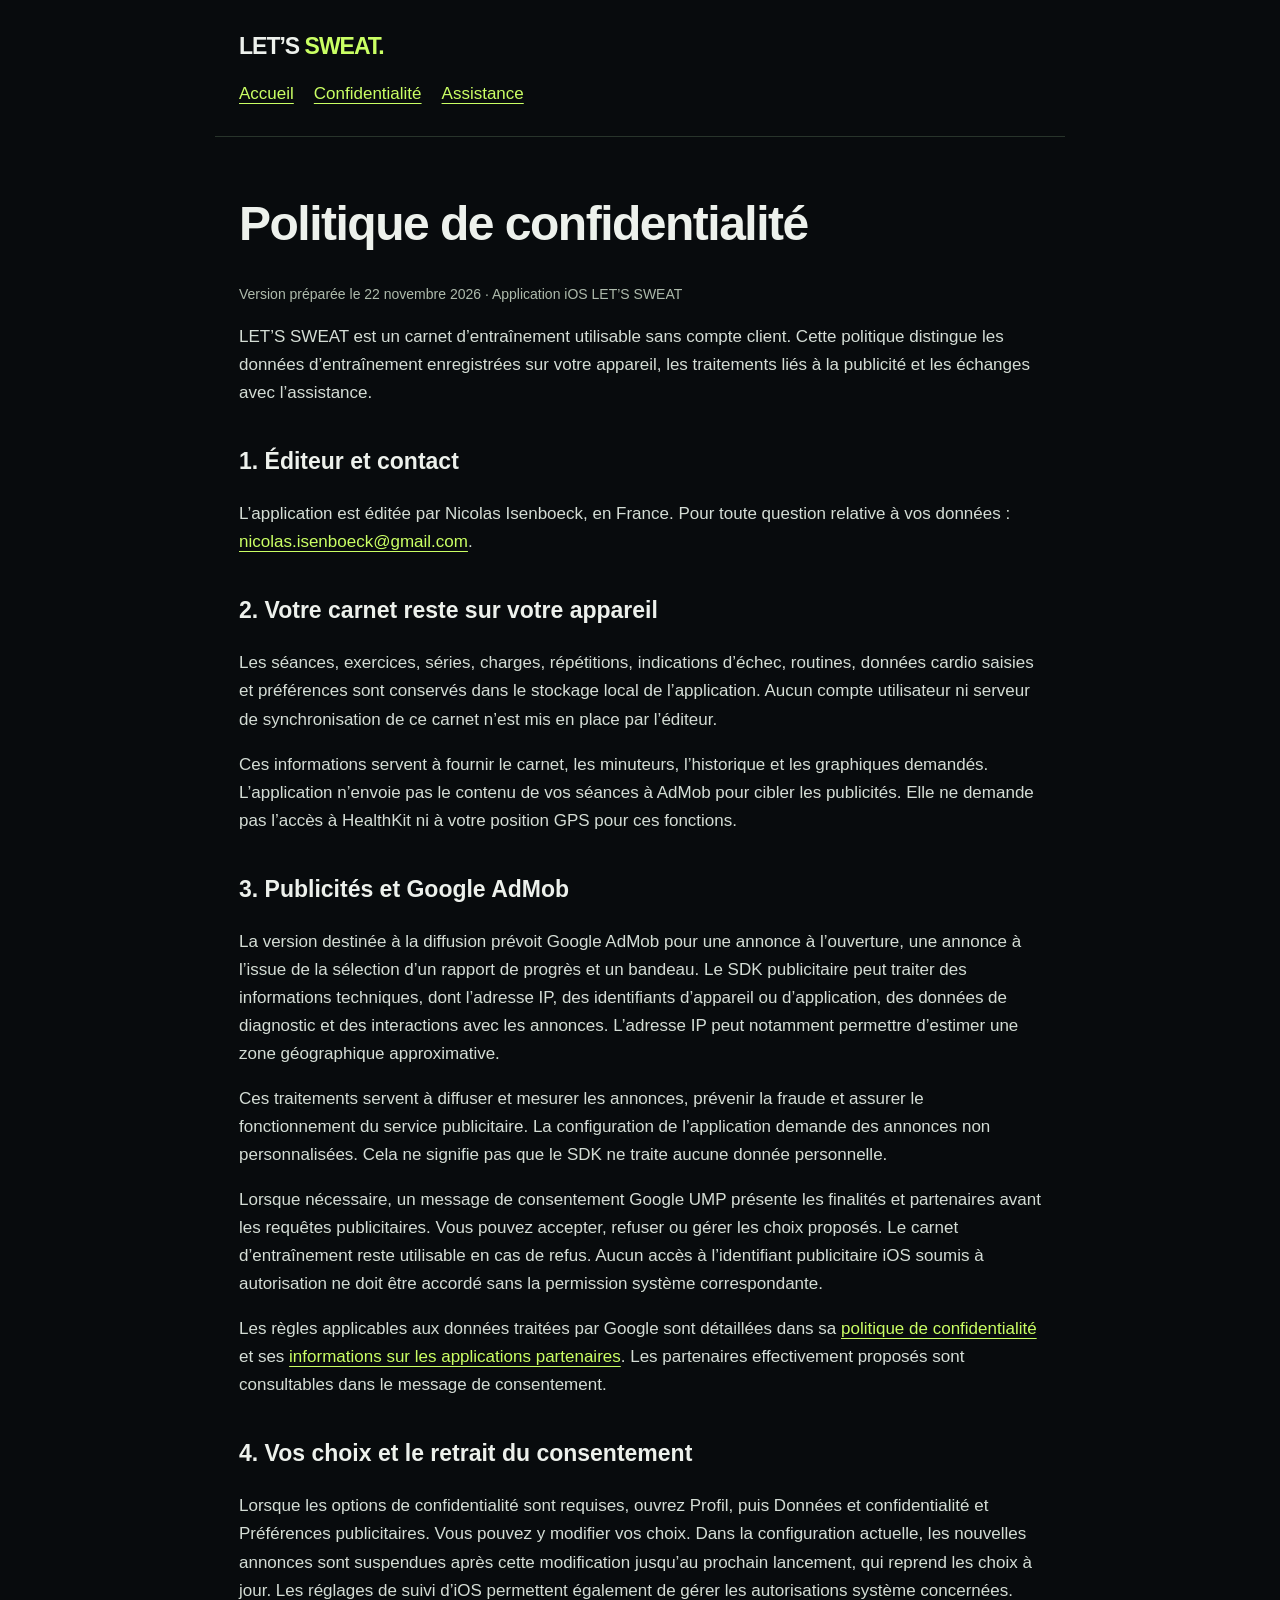
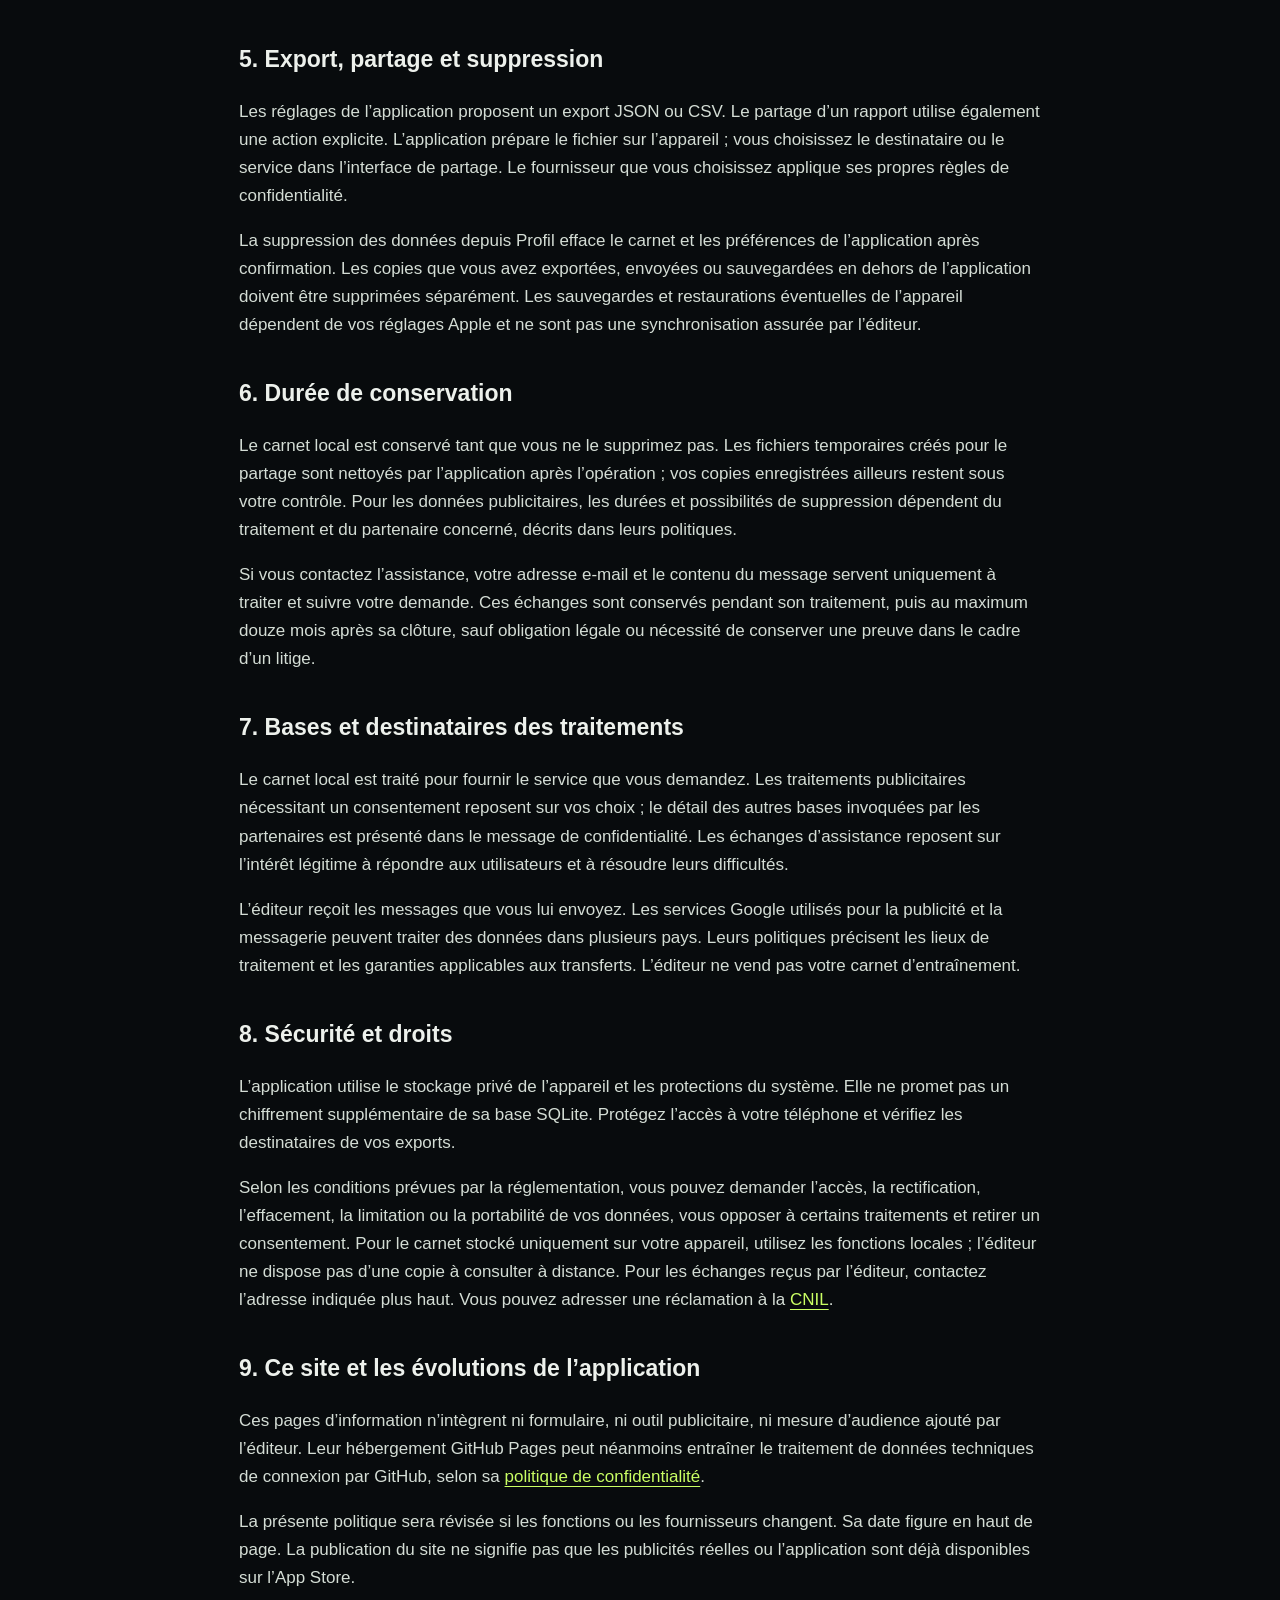
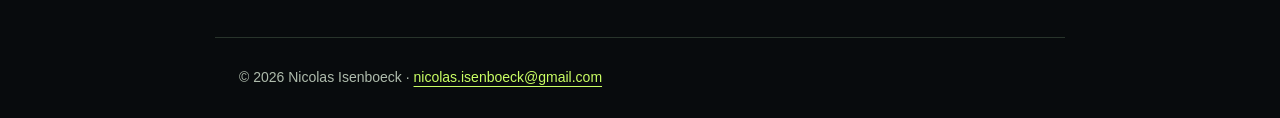
==== privacy.html @ 076c1ecd "Publish LET'S SWEAT privacy and support pages" ====
<!doctype html><html lang="fr"><head><meta charset="utf-8"><meta name="viewport" content="width=device-width,initial-scale=1"><meta name="robots" content="noindex"><meta name="description" content="Confidentialité et assistance de l’application LET’S SWEAT."><title>LET’S SWEAT — Politique de confidentialité</title><link rel="stylesheet" href="style.css"></head><body><header><strong class="logo">LET’S <span class="lime">SWEAT.</span></strong><nav aria-label="Navigation"><a href="index.html">Accueil</a><a href="privacy.html">Confidentialité</a><a href="support.html">Assistance</a></nav></header><main><h1>Politique de confidentialité</h1><p class="date">Version préparée le 22 novembre 2026 · Application iOS LET’S SWEAT</p>
<p>LET’S SWEAT est un carnet d’entraînement utilisable sans compte client. Cette politique distingue les données d’entraînement enregistrées sur votre appareil, les traitements liés à la publicité et les échanges avec l’assistance.</p>
<h2>1. Éditeur et contact</h2><p>L’application est éditée par Nicolas Isenboeck, en France. Pour toute question relative à vos données : <a href="mailto:nicolas.isenboeck@gmail.com">nicolas.isenboeck@gmail.com</a>.</p>
<h2>2. Votre carnet reste sur votre appareil</h2><p>Les séances, exercices, séries, charges, répétitions, indications d’échec, routines, données cardio saisies et préférences sont conservés dans le stockage local de l’application. Aucun compte utilisateur ni serveur de synchronisation de ce carnet n’est mis en place par l’éditeur.</p><p>Ces informations servent à fournir le carnet, les minuteurs, l’historique et les graphiques demandés. L’application n’envoie pas le contenu de vos séances à AdMob pour cibler les publicités. Elle ne demande pas l’accès à HealthKit ni à votre position GPS pour ces fonctions.</p>
<h2>3. Publicités et Google AdMob</h2><p>La version destinée à la diffusion prévoit Google AdMob pour une annonce à l’ouverture, une annonce à l’issue de la sélection d’un rapport de progrès et un bandeau. Le SDK publicitaire peut traiter des informations techniques, dont l’adresse IP, des identifiants d’appareil ou d’application, des données de diagnostic et des interactions avec les annonces. L’adresse IP peut notamment permettre d’estimer une zone géographique approximative.</p><p>Ces traitements servent à diffuser et mesurer les annonces, prévenir la fraude et assurer le fonctionnement du service publicitaire. La configuration de l’application demande des annonces non personnalisées. Cela ne signifie pas que le SDK ne traite aucune donnée personnelle.</p><p>Lorsque nécessaire, un message de consentement Google UMP présente les finalités et partenaires avant les requêtes publicitaires. Vous pouvez accepter, refuser ou gérer les choix proposés. Le carnet d’entraînement reste utilisable en cas de refus. Aucun accès à l’identifiant publicitaire iOS soumis à autorisation ne doit être accordé sans la permission système correspondante.</p><p>Les règles applicables aux données traitées par Google sont détaillées dans sa <a href="https://policies.google.com/privacy?hl=fr">politique de confidentialité</a> et ses <a href="https://policies.google.com/technologies/partner-sites?hl=fr">informations sur les applications partenaires</a>. Les partenaires effectivement proposés sont consultables dans le message de consentement.</p>
<h2>4. Vos choix et le retrait du consentement</h2><p>Lorsque les options de confidentialité sont requises, ouvrez Profil, puis Données et confidentialité et Préférences publicitaires. Vous pouvez y modifier vos choix. Dans la configuration actuelle, les nouvelles annonces sont suspendues après cette modification jusqu’au prochain lancement, qui reprend les choix à jour. Les réglages de suivi d’iOS permettent également de gérer les autorisations système concernées.</p>
<h2>5. Export, partage et suppression</h2><p>Les réglages de l’application proposent un export JSON ou CSV. Le partage d’un rapport utilise également une action explicite. L’application prépare le fichier sur l’appareil ; vous choisissez le destinataire ou le service dans l’interface de partage. Le fournisseur que vous choisissez applique ses propres règles de confidentialité.</p><p>La suppression des données depuis Profil efface le carnet et les préférences de l’application après confirmation. Les copies que vous avez exportées, envoyées ou sauvegardées en dehors de l’application doivent être supprimées séparément. Les sauvegardes et restaurations éventuelles de l’appareil dépendent de vos réglages Apple et ne sont pas une synchronisation assurée par l’éditeur.</p>
<h2>6. Durée de conservation</h2><p>Le carnet local est conservé tant que vous ne le supprimez pas. Les fichiers temporaires créés pour le partage sont nettoyés par l’application après l’opération ; vos copies enregistrées ailleurs restent sous votre contrôle. Pour les données publicitaires, les durées et possibilités de suppression dépendent du traitement et du partenaire concerné, décrits dans leurs politiques.</p><p>Si vous contactez l’assistance, votre adresse e-mail et le contenu du message servent uniquement à traiter et suivre votre demande. Ces échanges sont conservés pendant son traitement, puis au maximum douze mois après sa clôture, sauf obligation légale ou nécessité de conserver une preuve dans le cadre d’un litige.</p>
<h2>7. Bases et destinataires des traitements</h2><p>Le carnet local est traité pour fournir le service que vous demandez. Les traitements publicitaires nécessitant un consentement reposent sur vos choix ; le détail des autres bases invoquées par les partenaires est présenté dans le message de confidentialité. Les échanges d’assistance reposent sur l’intérêt légitime à répondre aux utilisateurs et à résoudre leurs difficultés.</p><p>L’éditeur reçoit les messages que vous lui envoyez. Les services Google utilisés pour la publicité et la messagerie peuvent traiter des données dans plusieurs pays. Leurs politiques précisent les lieux de traitement et les garanties applicables aux transferts. L’éditeur ne vend pas votre carnet d’entraînement.</p>
<h2>8. Sécurité et droits</h2><p>L’application utilise le stockage privé de l’appareil et les protections du système. Elle ne promet pas un chiffrement supplémentaire de sa base SQLite. Protégez l’accès à votre téléphone et vérifiez les destinataires de vos exports.</p><p>Selon les conditions prévues par la réglementation, vous pouvez demander l’accès, la rectification, l’effacement, la limitation ou la portabilité de vos données, vous opposer à certains traitements et retirer un consentement. Pour le carnet stocké uniquement sur votre appareil, utilisez les fonctions locales ; l’éditeur ne dispose pas d’une copie à consulter à distance. Pour les échanges reçus par l’éditeur, contactez l’adresse indiquée plus haut. Vous pouvez adresser une réclamation à la <a href="https://www.cnil.fr/fr/plaintes">CNIL</a>.</p>
<h2>9. Ce site et les évolutions de l’application</h2><p>Ces pages d’information n’intègrent ni formulaire, ni outil publicitaire, ni mesure d’audience ajouté par l’éditeur. Leur hébergement GitHub Pages peut néanmoins entraîner le traitement de données techniques de connexion par GitHub, selon sa <a href="https://docs.github.com/en/site-policy/privacy-policies/github-general-privacy-statement">politique de confidentialité</a>.</p><p>La présente politique sera révisée si les fonctions ou les fournisseurs changent. Sa date figure en haut de page. La publication du site ne signifie pas que les publicités réelles ou l’application sont déjà disponibles sur l’App Store.</p></main><footer>© 2026 Nicolas Isenboeck · <a href="mailto:nicolas.isenboeck@gmail.com">nicolas.isenboeck@gmail.com</a></footer></body></html>
---- style.css ----
*{box-sizing:border-box}html{color-scheme:dark}body{margin:0;background:#080b0d;color:#edf1ec;font:17px/1.65 -apple-system,BlinkMacSystemFont,"Segoe UI",sans-serif}header,main,footer{max-width:850px;margin:auto;padding:28px 24px}header{border-bottom:1px solid #28342b}strong.logo{font-size:23px;letter-spacing:-1px}.lime,a{color:#caff64}nav{display:flex;gap:20px;flex-wrap:wrap;margin-top:14px}a{text-underline-offset:4px}a:focus-visible{outline:3px solid #caff64;outline-offset:5px}h1{font-size:clamp(32px,6vw,48px);line-height:1.12;letter-spacing:-1.5px}h2{font-size:23px;margin-top:36px}p,li{color:#d4ddd5}.draft{padding:12px 18px;border:1px solid #65763d;border-radius:14px;background:#172015;font-size:14px}.date,footer{font-size:14px;color:#aebbac}section{scroll-margin-top:20px}footer{border-top:1px solid #28342b}li{margin-bottom:8px}.card{background:#111714;border:1px solid #2c3930;padding:22px;border-radius:22px;margin:20px 0}code{overflow-wrap:anywhere}@media(max-width:450px){header,main,footer{padding:22px 18px}nav{gap:14px}body{font-size:16px}}
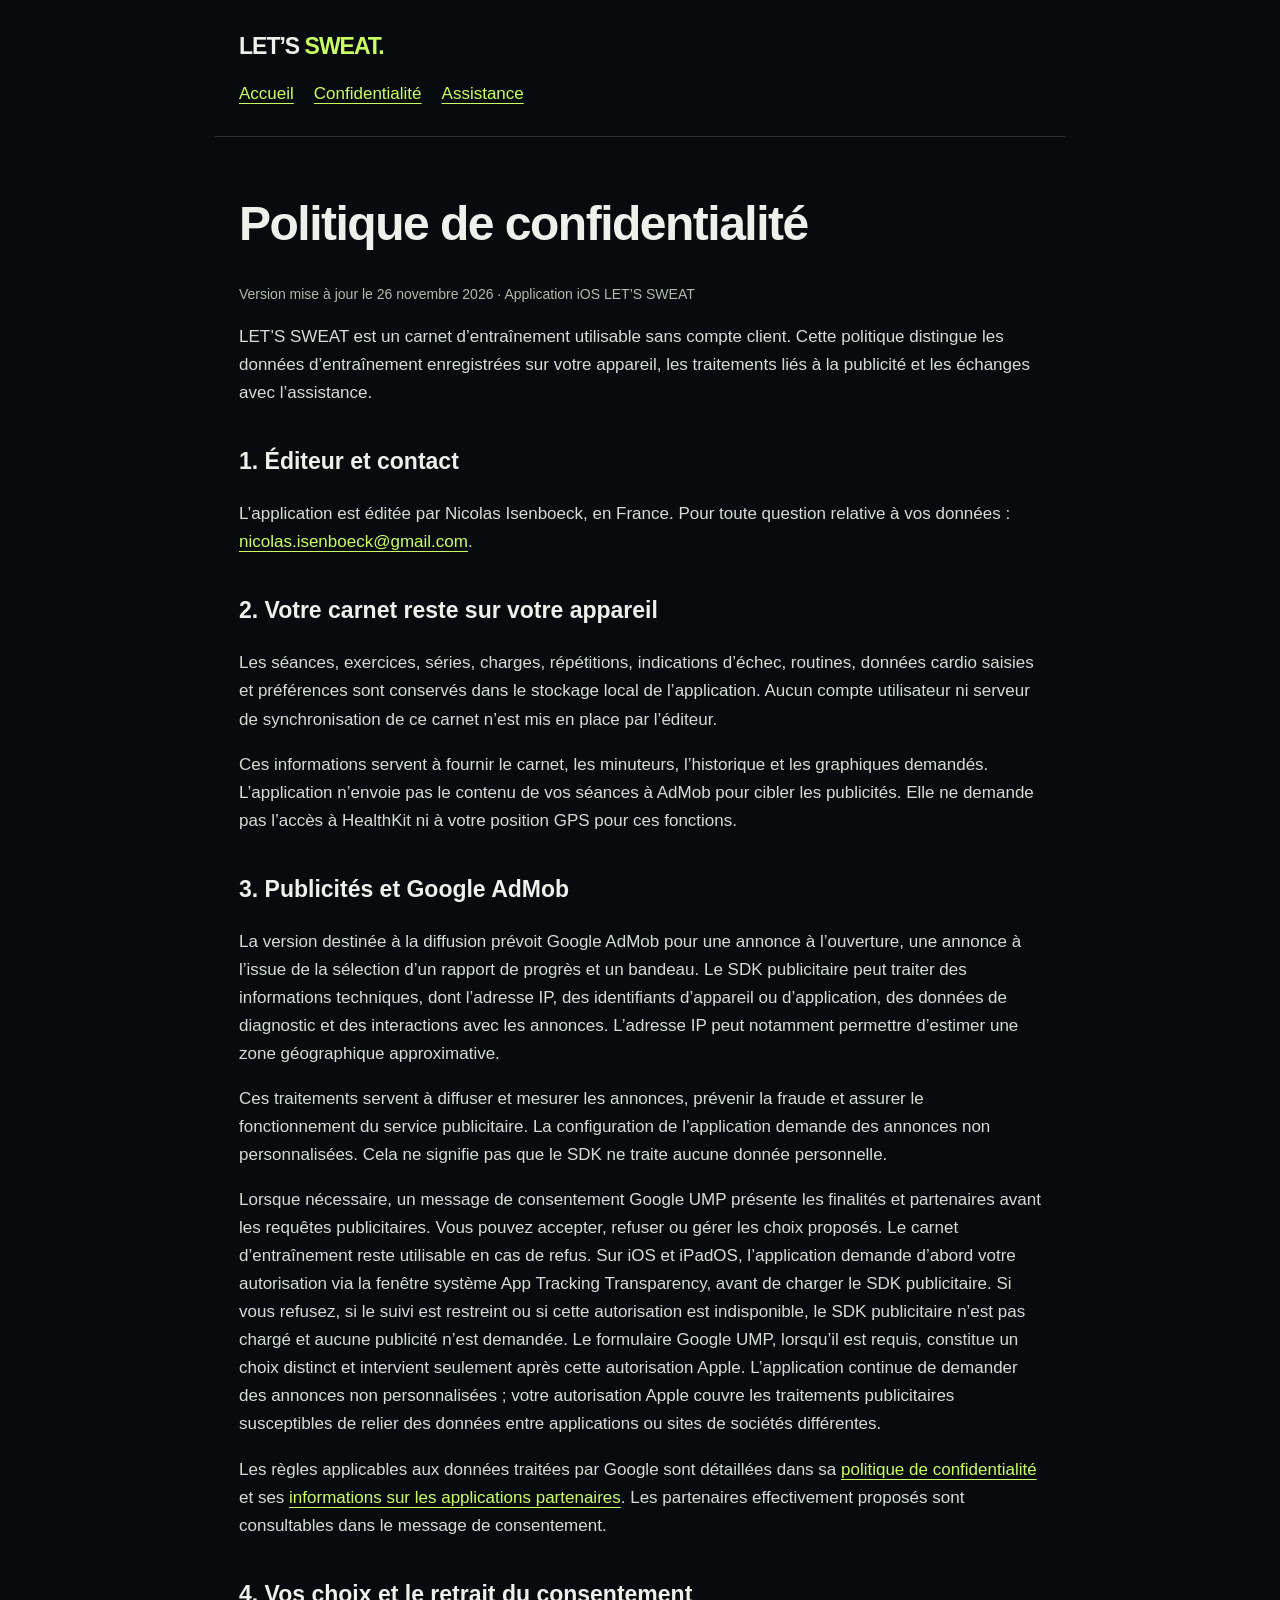
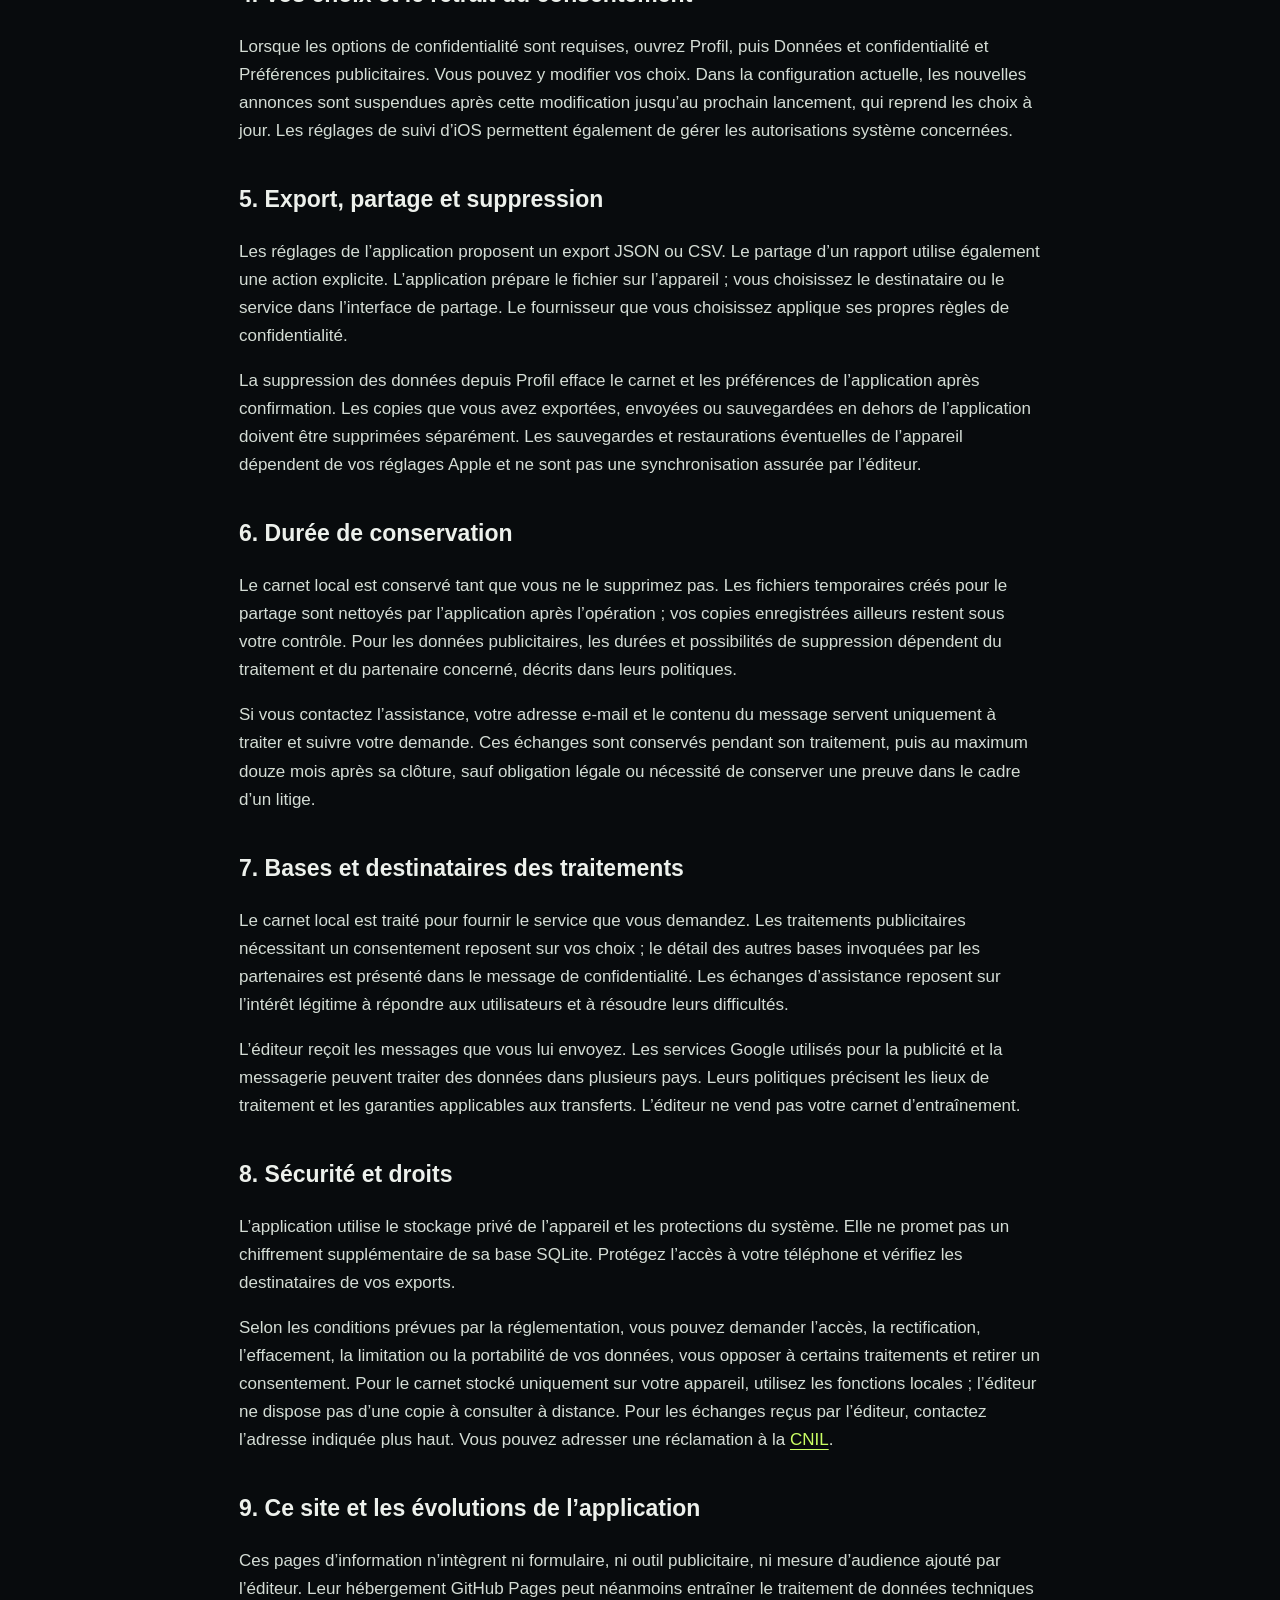
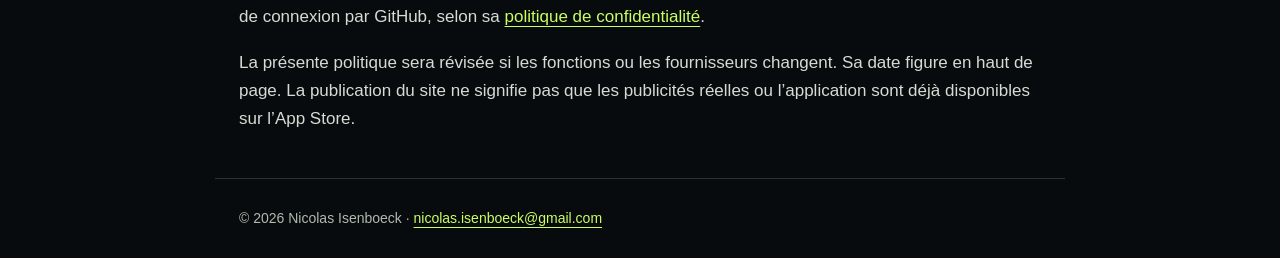
==== commit 151d4bcc: "Clarify ATT and no advertising on iOS denial" ====
--- a/privacy.html
+++ b/privacy.html
@@ -1,8 +1,8 @@
-<!doctype html><html lang="fr"><head><meta charset="utf-8"><meta name="viewport" content="width=device-width,initial-scale=1"><meta name="robots" content="noindex"><meta name="description" content="Confidentialité et assistance de l’application LET’S SWEAT."><title>LET’S SWEAT — Politique de confidentialité</title><link rel="stylesheet" href="style.css"></head><body><header><strong class="logo">LET’S <span class="lime">SWEAT.</span></strong><nav aria-label="Navigation"><a href="index.html">Accueil</a><a href="privacy.html">Confidentialité</a><a href="support.html">Assistance</a></nav></header><main><h1>Politique de confidentialité</h1><p class="date">Version préparée le 22 novembre 2026 · Application iOS LET’S SWEAT</p>
+<!doctype html><html lang="fr"><head><meta charset="utf-8"><meta name="viewport" content="width=device-width,initial-scale=1"><meta name="robots" content="noindex"><meta name="description" content="Confidentialité et assistance de l’application LET’S SWEAT."><title>LET’S SWEAT — Politique de confidentialité</title><link rel="stylesheet" href="style.css"></head><body><header><strong class="logo">LET’S <span class="lime">SWEAT.</span></strong><nav aria-label="Navigation"><a href="index.html">Accueil</a><a href="privacy.html">Confidentialité</a><a href="support.html">Assistance</a></nav></header><main><h1>Politique de confidentialité</h1><p class="date">Version mise à jour le 26 novembre 2026 · Application iOS LET’S SWEAT</p>
 <p>LET’S SWEAT est un carnet d’entraînement utilisable sans compte client. Cette politique distingue les données d’entraînement enregistrées sur votre appareil, les traitements liés à la publicité et les échanges avec l’assistance.</p>
 <h2>1. Éditeur et contact</h2><p>L’application est éditée par Nicolas Isenboeck, en France. Pour toute question relative à vos données : <a href="mailto:nicolas.isenboeck@gmail.com">nicolas.isenboeck@gmail.com</a>.</p>
 <h2>2. Votre carnet reste sur votre appareil</h2><p>Les séances, exercices, séries, charges, répétitions, indications d’échec, routines, données cardio saisies et préférences sont conservés dans le stockage local de l’application. Aucun compte utilisateur ni serveur de synchronisation de ce carnet n’est mis en place par l’éditeur.</p><p>Ces informations servent à fournir le carnet, les minuteurs, l’historique et les graphiques demandés. L’application n’envoie pas le contenu de vos séances à AdMob pour cibler les publicités. Elle ne demande pas l’accès à HealthKit ni à votre position GPS pour ces fonctions.</p>
-<h2>3. Publicités et Google AdMob</h2><p>La version destinée à la diffusion prévoit Google AdMob pour une annonce à l’ouverture, une annonce à l’issue de la sélection d’un rapport de progrès et un bandeau. Le SDK publicitaire peut traiter des informations techniques, dont l’adresse IP, des identifiants d’appareil ou d’application, des données de diagnostic et des interactions avec les annonces. L’adresse IP peut notamment permettre d’estimer une zone géographique approximative.</p><p>Ces traitements servent à diffuser et mesurer les annonces, prévenir la fraude et assurer le fonctionnement du service publicitaire. La configuration de l’application demande des annonces non personnalisées. Cela ne signifie pas que le SDK ne traite aucune donnée personnelle.</p><p>Lorsque nécessaire, un message de consentement Google UMP présente les finalités et partenaires avant les requêtes publicitaires. Vous pouvez accepter, refuser ou gérer les choix proposés. Le carnet d’entraînement reste utilisable en cas de refus. Aucun accès à l’identifiant publicitaire iOS soumis à autorisation ne doit être accordé sans la permission système correspondante.</p><p>Les règles applicables aux données traitées par Google sont détaillées dans sa <a href="https://policies.google.com/privacy?hl=fr">politique de confidentialité</a> et ses <a href="https://policies.google.com/technologies/partner-sites?hl=fr">informations sur les applications partenaires</a>. Les partenaires effectivement proposés sont consultables dans le message de consentement.</p>
+<h2>3. Publicités et Google AdMob</h2><p>La version destinée à la diffusion prévoit Google AdMob pour une annonce à l’ouverture, une annonce à l’issue de la sélection d’un rapport de progrès et un bandeau. Le SDK publicitaire peut traiter des informations techniques, dont l’adresse IP, des identifiants d’appareil ou d’application, des données de diagnostic et des interactions avec les annonces. L’adresse IP peut notamment permettre d’estimer une zone géographique approximative.</p><p>Ces traitements servent à diffuser et mesurer les annonces, prévenir la fraude et assurer le fonctionnement du service publicitaire. La configuration de l’application demande des annonces non personnalisées. Cela ne signifie pas que le SDK ne traite aucune donnée personnelle.</p><p>Lorsque nécessaire, un message de consentement Google UMP présente les finalités et partenaires avant les requêtes publicitaires. Vous pouvez accepter, refuser ou gérer les choix proposés. Le carnet d’entraînement reste utilisable en cas de refus. Sur iOS et iPadOS, l’application demande d’abord votre autorisation via la fenêtre système App Tracking Transparency, avant de charger le SDK publicitaire. Si vous refusez, si le suivi est restreint ou si cette autorisation est indisponible, le SDK publicitaire n’est pas chargé et aucune publicité n’est demandée. Le formulaire Google UMP, lorsqu’il est requis, constitue un choix distinct et intervient seulement après cette autorisation Apple. L’application continue de demander des annonces non personnalisées ; votre autorisation Apple couvre les traitements publicitaires susceptibles de relier des données entre applications ou sites de sociétés différentes.</p><p>Les règles applicables aux données traitées par Google sont détaillées dans sa <a href="https://policies.google.com/privacy?hl=fr">politique de confidentialité</a> et ses <a href="https://policies.google.com/technologies/partner-sites?hl=fr">informations sur les applications partenaires</a>. Les partenaires effectivement proposés sont consultables dans le message de consentement.</p>
 <h2>4. Vos choix et le retrait du consentement</h2><p>Lorsque les options de confidentialité sont requises, ouvrez Profil, puis Données et confidentialité et Préférences publicitaires. Vous pouvez y modifier vos choix. Dans la configuration actuelle, les nouvelles annonces sont suspendues après cette modification jusqu’au prochain lancement, qui reprend les choix à jour. Les réglages de suivi d’iOS permettent également de gérer les autorisations système concernées.</p>
 <h2>5. Export, partage et suppression</h2><p>Les réglages de l’application proposent un export JSON ou CSV. Le partage d’un rapport utilise également une action explicite. L’application prépare le fichier sur l’appareil ; vous choisissez le destinataire ou le service dans l’interface de partage. Le fournisseur que vous choisissez applique ses propres règles de confidentialité.</p><p>La suppression des données depuis Profil efface le carnet et les préférences de l’application après confirmation. Les copies que vous avez exportées, envoyées ou sauvegardées en dehors de l’application doivent être supprimées séparément. Les sauvegardes et restaurations éventuelles de l’appareil dépendent de vos réglages Apple et ne sont pas une synchronisation assurée par l’éditeur.</p>
 <h2>6. Durée de conservation</h2><p>Le carnet local est conservé tant que vous ne le supprimez pas. Les fichiers temporaires créés pour le partage sont nettoyés par l’application après l’opération ; vos copies enregistrées ailleurs restent sous votre contrôle. Pour les données publicitaires, les durées et possibilités de suppression dépendent du traitement et du partenaire concerné, décrits dans leurs politiques.</p><p>Si vous contactez l’assistance, votre adresse e-mail et le contenu du message servent uniquement à traiter et suivre votre demande. Ces échanges sont conservés pendant son traitement, puis au maximum douze mois après sa clôture, sauf obligation légale ou nécessité de conserver une preuve dans le cadre d’un litige.</p>
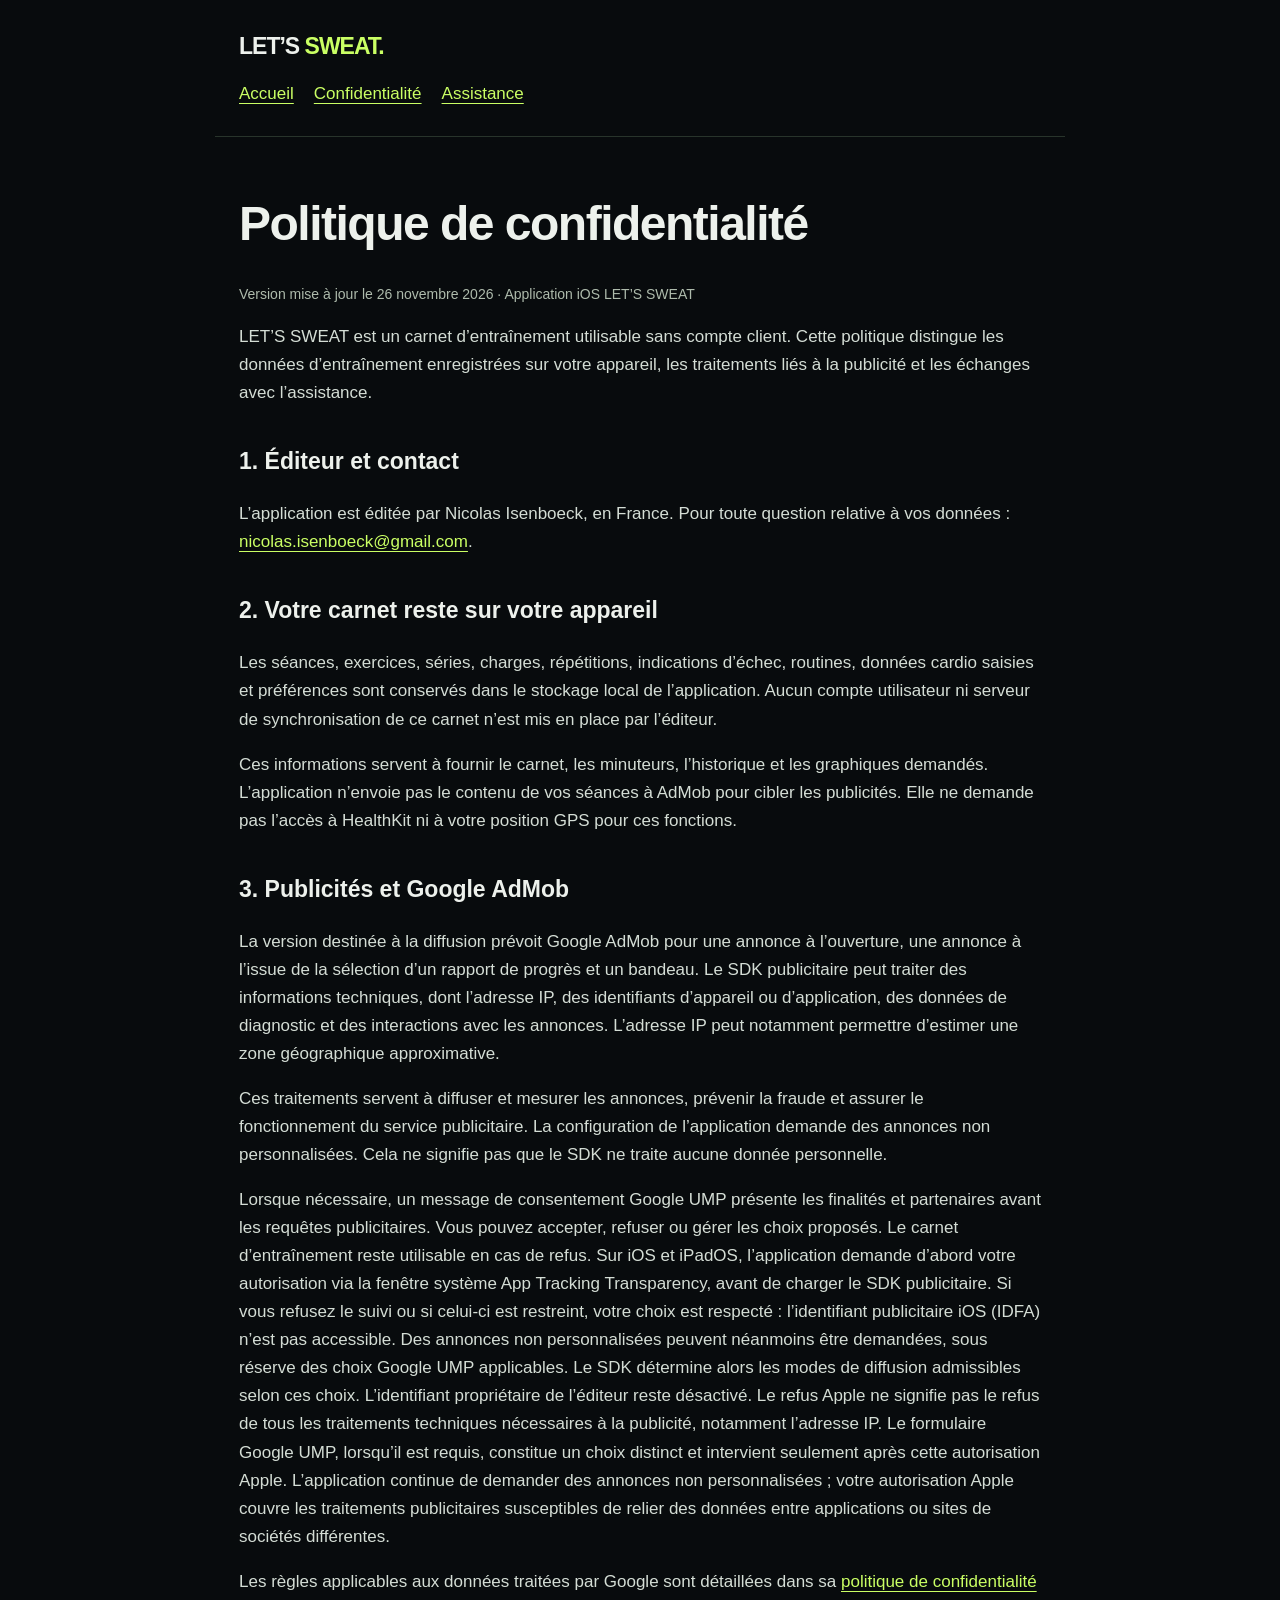
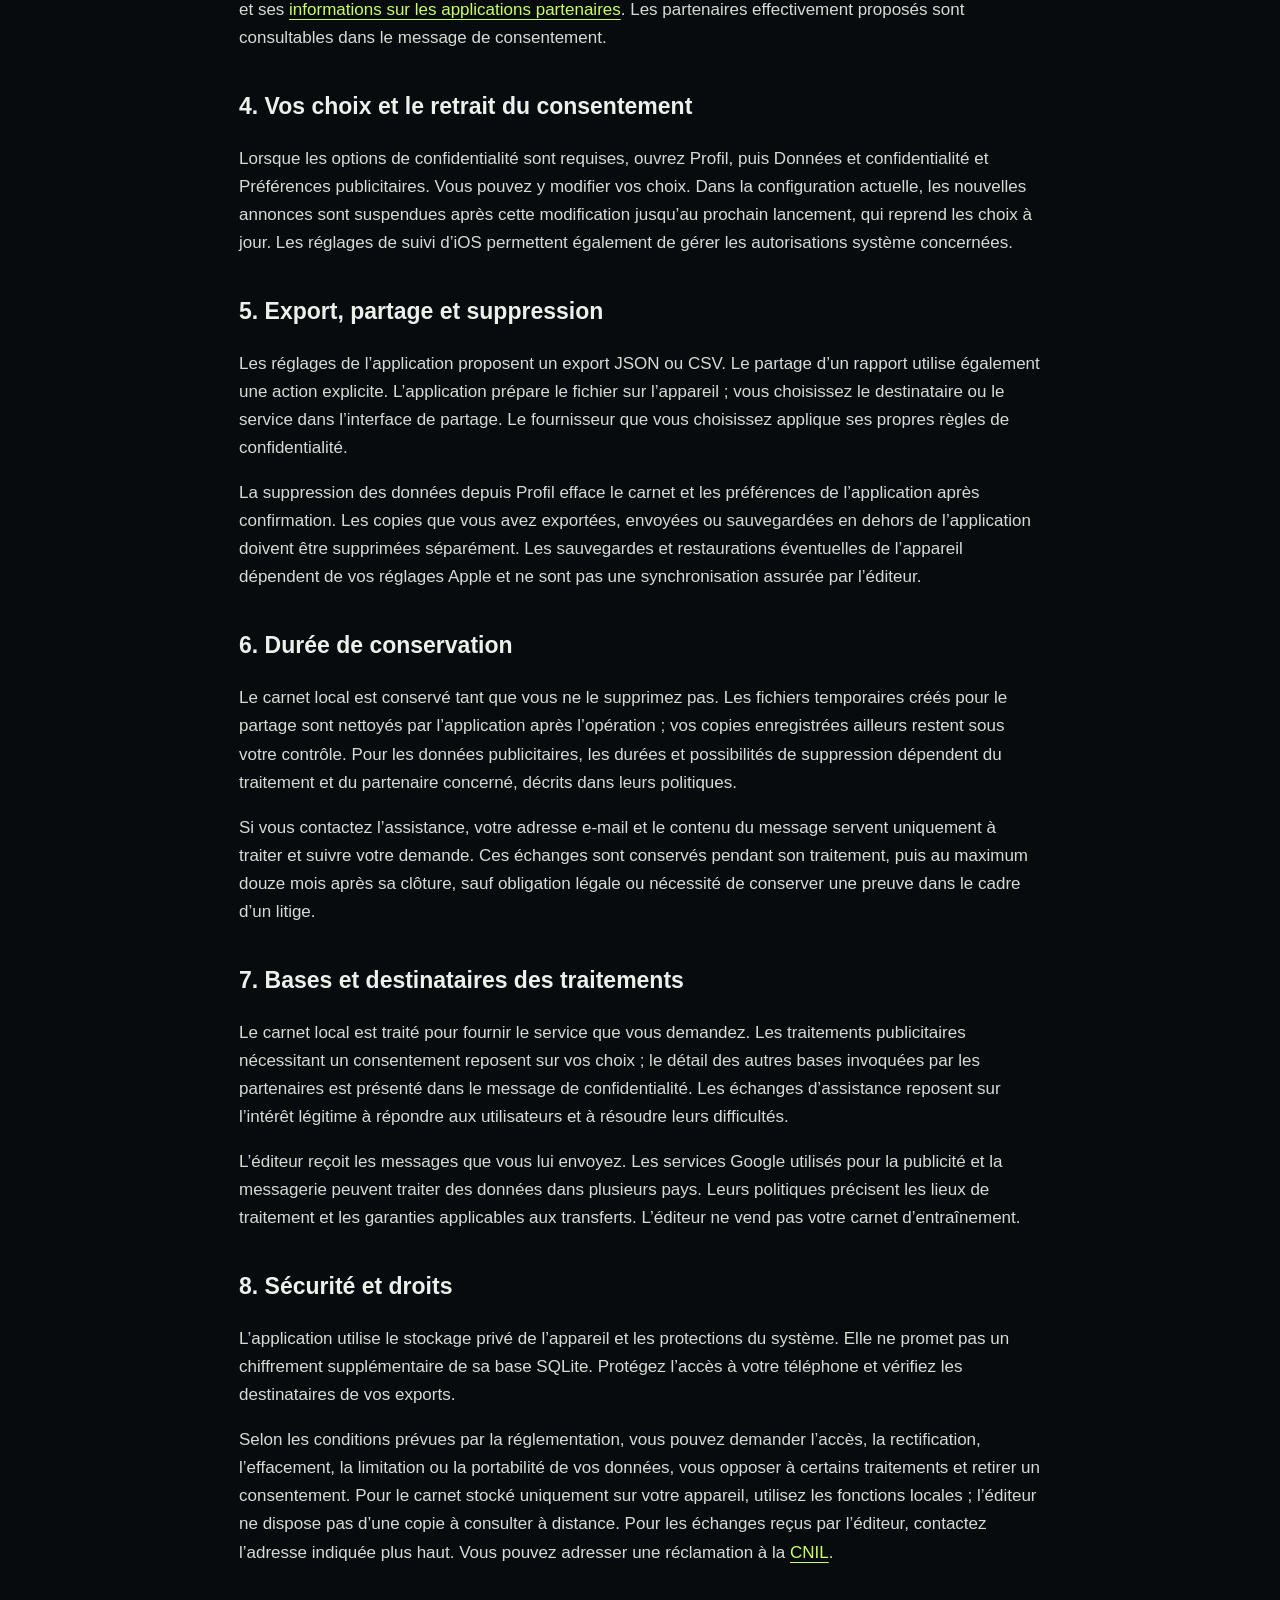
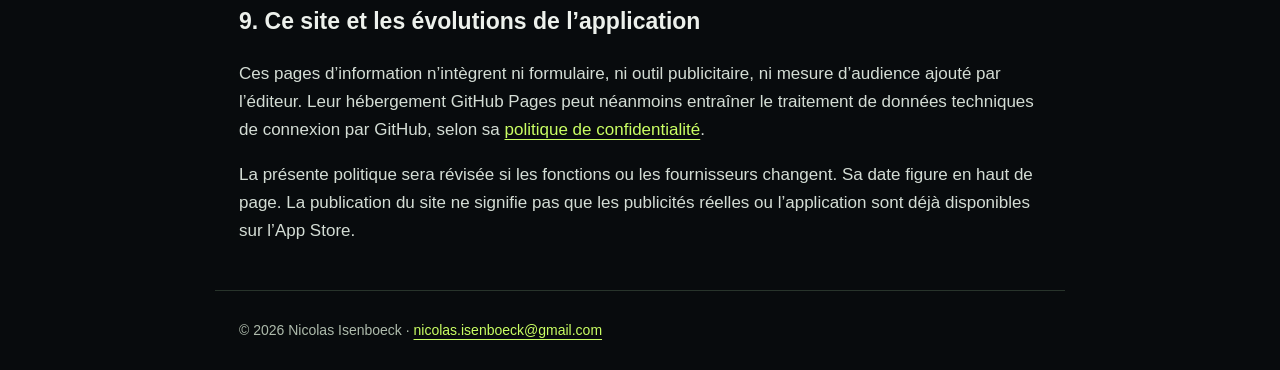
==== commit 4cb61fb6: "Explain non-personalized advertising after ATT refusal" ====
--- a/privacy.html
+++ b/privacy.html
@@ -2,7 +2,7 @@
 <p>LET’S SWEAT est un carnet d’entraînement utilisable sans compte client. Cette politique distingue les données d’entraînement enregistrées sur votre appareil, les traitements liés à la publicité et les échanges avec l’assistance.</p>
 <h2>1. Éditeur et contact</h2><p>L’application est éditée par Nicolas Isenboeck, en France. Pour toute question relative à vos données : <a href="mailto:nicolas.isenboeck@gmail.com">nicolas.isenboeck@gmail.com</a>.</p>
 <h2>2. Votre carnet reste sur votre appareil</h2><p>Les séances, exercices, séries, charges, répétitions, indications d’échec, routines, données cardio saisies et préférences sont conservés dans le stockage local de l’application. Aucun compte utilisateur ni serveur de synchronisation de ce carnet n’est mis en place par l’éditeur.</p><p>Ces informations servent à fournir le carnet, les minuteurs, l’historique et les graphiques demandés. L’application n’envoie pas le contenu de vos séances à AdMob pour cibler les publicités. Elle ne demande pas l’accès à HealthKit ni à votre position GPS pour ces fonctions.</p>
-<h2>3. Publicités et Google AdMob</h2><p>La version destinée à la diffusion prévoit Google AdMob pour une annonce à l’ouverture, une annonce à l’issue de la sélection d’un rapport de progrès et un bandeau. Le SDK publicitaire peut traiter des informations techniques, dont l’adresse IP, des identifiants d’appareil ou d’application, des données de diagnostic et des interactions avec les annonces. L’adresse IP peut notamment permettre d’estimer une zone géographique approximative.</p><p>Ces traitements servent à diffuser et mesurer les annonces, prévenir la fraude et assurer le fonctionnement du service publicitaire. La configuration de l’application demande des annonces non personnalisées. Cela ne signifie pas que le SDK ne traite aucune donnée personnelle.</p><p>Lorsque nécessaire, un message de consentement Google UMP présente les finalités et partenaires avant les requêtes publicitaires. Vous pouvez accepter, refuser ou gérer les choix proposés. Le carnet d’entraînement reste utilisable en cas de refus. Sur iOS et iPadOS, l’application demande d’abord votre autorisation via la fenêtre système App Tracking Transparency, avant de charger le SDK publicitaire. Si vous refusez, si le suivi est restreint ou si cette autorisation est indisponible, le SDK publicitaire n’est pas chargé et aucune publicité n’est demandée. Le formulaire Google UMP, lorsqu’il est requis, constitue un choix distinct et intervient seulement après cette autorisation Apple. L’application continue de demander des annonces non personnalisées ; votre autorisation Apple couvre les traitements publicitaires susceptibles de relier des données entre applications ou sites de sociétés différentes.</p><p>Les règles applicables aux données traitées par Google sont détaillées dans sa <a href="https://policies.google.com/privacy?hl=fr">politique de confidentialité</a> et ses <a href="https://policies.google.com/technologies/partner-sites?hl=fr">informations sur les applications partenaires</a>. Les partenaires effectivement proposés sont consultables dans le message de consentement.</p>
+<h2>3. Publicités et Google AdMob</h2><p>La version destinée à la diffusion prévoit Google AdMob pour une annonce à l’ouverture, une annonce à l’issue de la sélection d’un rapport de progrès et un bandeau. Le SDK publicitaire peut traiter des informations techniques, dont l’adresse IP, des identifiants d’appareil ou d’application, des données de diagnostic et des interactions avec les annonces. L’adresse IP peut notamment permettre d’estimer une zone géographique approximative.</p><p>Ces traitements servent à diffuser et mesurer les annonces, prévenir la fraude et assurer le fonctionnement du service publicitaire. La configuration de l’application demande des annonces non personnalisées. Cela ne signifie pas que le SDK ne traite aucune donnée personnelle.</p><p>Lorsque nécessaire, un message de consentement Google UMP présente les finalités et partenaires avant les requêtes publicitaires. Vous pouvez accepter, refuser ou gérer les choix proposés. Le carnet d’entraînement reste utilisable en cas de refus. Sur iOS et iPadOS, l’application demande d’abord votre autorisation via la fenêtre système App Tracking Transparency, avant de charger le SDK publicitaire. Si vous refusez le suivi ou si celui-ci est restreint, votre choix est respecté : l’identifiant publicitaire iOS (IDFA) n’est pas accessible. Des annonces non personnalisées peuvent néanmoins être demandées, sous réserve des choix Google UMP applicables. Le SDK détermine alors les modes de diffusion admissibles selon ces choix. L’identifiant propriétaire de l’éditeur reste désactivé. Le refus Apple ne signifie pas le refus de tous les traitements techniques nécessaires à la publicité, notamment l’adresse IP. Le formulaire Google UMP, lorsqu’il est requis, constitue un choix distinct et intervient seulement après cette autorisation Apple. L’application continue de demander des annonces non personnalisées ; votre autorisation Apple couvre les traitements publicitaires susceptibles de relier des données entre applications ou sites de sociétés différentes.</p><p>Les règles applicables aux données traitées par Google sont détaillées dans sa <a href="https://policies.google.com/privacy?hl=fr">politique de confidentialité</a> et ses <a href="https://policies.google.com/technologies/partner-sites?hl=fr">informations sur les applications partenaires</a>. Les partenaires effectivement proposés sont consultables dans le message de consentement.</p>
 <h2>4. Vos choix et le retrait du consentement</h2><p>Lorsque les options de confidentialité sont requises, ouvrez Profil, puis Données et confidentialité et Préférences publicitaires. Vous pouvez y modifier vos choix. Dans la configuration actuelle, les nouvelles annonces sont suspendues après cette modification jusqu’au prochain lancement, qui reprend les choix à jour. Les réglages de suivi d’iOS permettent également de gérer les autorisations système concernées.</p>
 <h2>5. Export, partage et suppression</h2><p>Les réglages de l’application proposent un export JSON ou CSV. Le partage d’un rapport utilise également une action explicite. L’application prépare le fichier sur l’appareil ; vous choisissez le destinataire ou le service dans l’interface de partage. Le fournisseur que vous choisissez applique ses propres règles de confidentialité.</p><p>La suppression des données depuis Profil efface le carnet et les préférences de l’application après confirmation. Les copies que vous avez exportées, envoyées ou sauvegardées en dehors de l’application doivent être supprimées séparément. Les sauvegardes et restaurations éventuelles de l’appareil dépendent de vos réglages Apple et ne sont pas une synchronisation assurée par l’éditeur.</p>
 <h2>6. Durée de conservation</h2><p>Le carnet local est conservé tant que vous ne le supprimez pas. Les fichiers temporaires créés pour le partage sont nettoyés par l’application après l’opération ; vos copies enregistrées ailleurs restent sous votre contrôle. Pour les données publicitaires, les durées et possibilités de suppression dépendent du traitement et du partenaire concerné, décrits dans leurs politiques.</p><p>Si vous contactez l’assistance, votre adresse e-mail et le contenu du message servent uniquement à traiter et suivre votre demande. Ces échanges sont conservés pendant son traitement, puis au maximum douze mois après sa clôture, sauf obligation légale ou nécessité de conserver une preuve dans le cadre d’un litige.</p>
